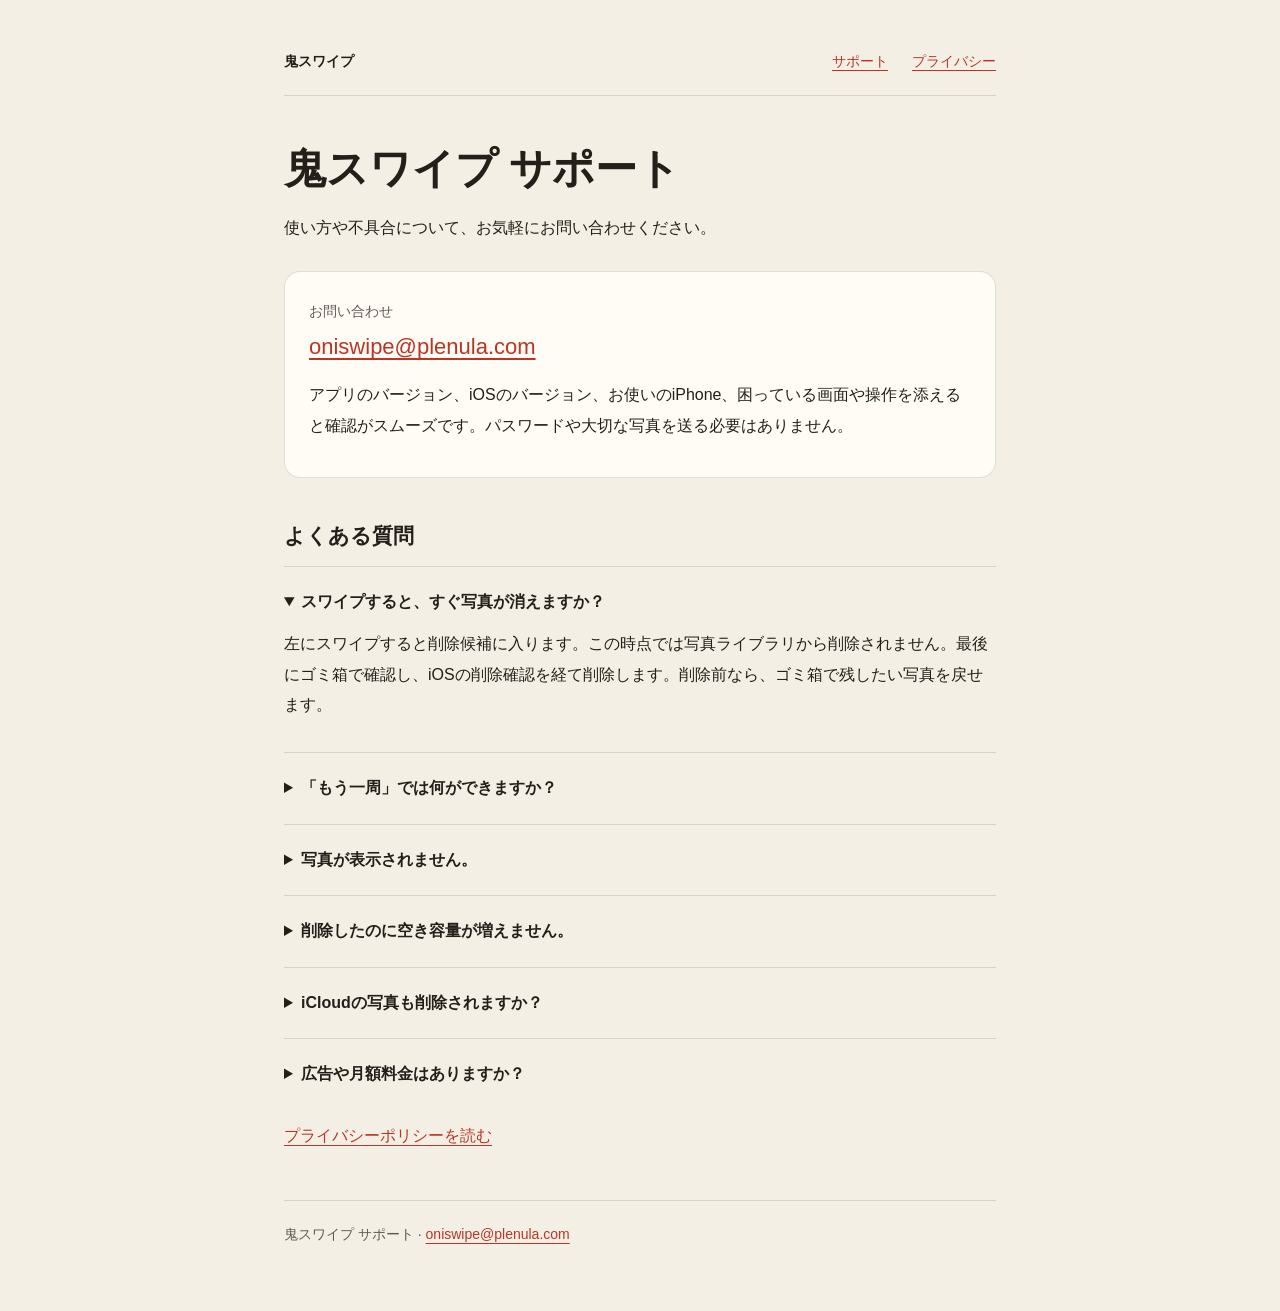
==== oniswipe/index.html @ 2e682e34 "site: 鬼スワイプ サポート・プライバシーポリシーを追加 問い合わせ先 oniswipe@plenula.com（Cloudflare キャッチオール経由）。 みちねこ・トップページ・app-ad" ====
<!doctype html><html lang="ja"><head><meta charset="utf-8"><meta name="viewport" content="width=device-width,initial-scale=1"><meta name="description" content="鬼スワイプのサポート。お問い合わせ先はoniswipe@plenula.comです。"><title>サポート｜鬼スワイプ</title><link rel="stylesheet" href="style.css"></head><body><main><nav aria-label="サイト内"><a class="brand" href="./">鬼スワイプ</a><a href="./">サポート</a><a href="privacy.html">プライバシー</a></nav><h1>鬼スワイプ サポート</h1><p>使い方や不具合について、お気軽にお問い合わせください。</p><div class="contact"><span class="muted">お問い合わせ</span><br><a href="mailto:oniswipe@plenula.com">oniswipe@plenula.com</a><p>アプリのバージョン、iOSのバージョン、お使いのiPhone、困っている画面や操作を添えると確認がスムーズです。パスワードや大切な写真を送る必要はありません。</p></div><h2>よくある質問</h2>
<details open><summary>スワイプすると、すぐ写真が消えますか？</summary><p>左にスワイプすると削除候補に入ります。この時点では写真ライブラリから削除されません。最後にゴミ箱で確認し、iOSの削除確認を経て削除します。削除前なら、ゴミ箱で残したい写真を戻せます。</p></details>
<details><summary>「もう一周」では何ができますか？</summary><p>その周で残した写真だけを、もう一度スワイプして選べます。一度で決めず、自分のペースで絞り込めます。</p></details>
<details><summary>写真が表示されません。</summary><p>iPhoneの「設定」で鬼スワイプの写真アクセスを確認してください。一部の写真だけを許可している場合は、許可した範囲が対象です。写真を追加で選ぶか、必要に応じてアクセス範囲を変更してください。思い出レーンには、分類された写真のまとまりが4枚以上ある場合に表示されます。</p></details>
<details><summary>削除したのに空き容量が増えません。</summary><p>削除した写真は通常、写真アプリの「最近削除した項目」に30日間残ります。すぐ完全に削除したい場合は、写真アプリで内容を十分に確認してください。完全に削除すると復元できません。空き容量の反映には時間がかかる場合もあります。</p><p><a href="https://support.apple.com/ja-jp/104967">Appleの写真削除・復元の案内</a></p></details>
<details><summary>iCloudの写真も削除されますか？</summary><p>iCloud写真を使っている場合、削除はiCloudと同じApple Accountで同期しているほかの端末にも反映されます。このアプリはバックアップや外部ストレージへの退避を行いません。</p></details>
<details><summary>広告や月額料金はありますか？</summary><p>鬼スワイプは買い切りのアプリです。広告やサブスクリプションはありません。購入価格はApp Storeの表示をご確認ください。</p></details><p><a href="privacy.html">プライバシーポリシーを読む</a></p><footer>鬼スワイプ サポート · <a href="mailto:oniswipe@plenula.com">oniswipe@plenula.com</a></footer></main></body></html>
---- oniswipe/style.css ----
:root{color-scheme:light;--paper:#f4efe4;--ink:#241f1b;--red:#b93627}*{box-sizing:border-box}body{margin:0;background:var(--paper);color:var(--ink);font:16px/1.9 -apple-system,BlinkMacSystemFont,"Hiragino Sans",sans-serif}main{max-width:760px;margin:auto;padding:48px 24px 64px}a{color:var(--red);text-underline-offset:4px}nav{display:flex;gap:24px;flex-wrap:wrap;font-size:14px;border-bottom:1px solid #241f1b22;padding-bottom:20px}.brand{text-decoration:none;color:var(--ink);font-weight:700;margin-right:auto}h1{font-family:"Hiragino Mincho ProN",serif;font-size:clamp(28px,6vw,42px);line-height:1.5;margin:42px 0 12px}h2{font-size:21px;margin:38px 0 10px}p{margin:12px 0}.muted,footer{color:#635b52;font-size:14px}.contact{display:block;background:#fffcf6;border:1px solid #241f1b22;border-radius:16px;padding:24px;margin:28px 0;overflow-wrap:anywhere}.contact a{font-size:22px}details{border-top:1px solid #241f1b22;padding:20px 0}summary{cursor:pointer;font-weight:600}summary:focus-visible,a:focus-visible{outline:3px solid #b93627;outline-offset:5px}ul{padding-left:24px}footer{border-top:1px solid #241f1b22;margin-top:48px;padding-top:20px}@media(max-width:420px){main{padding:28px 20px}nav{gap:16px}.contact{padding:20px}.contact a{font-size:20px}}

@media(max-width:420px){h1{font-size:24px}}
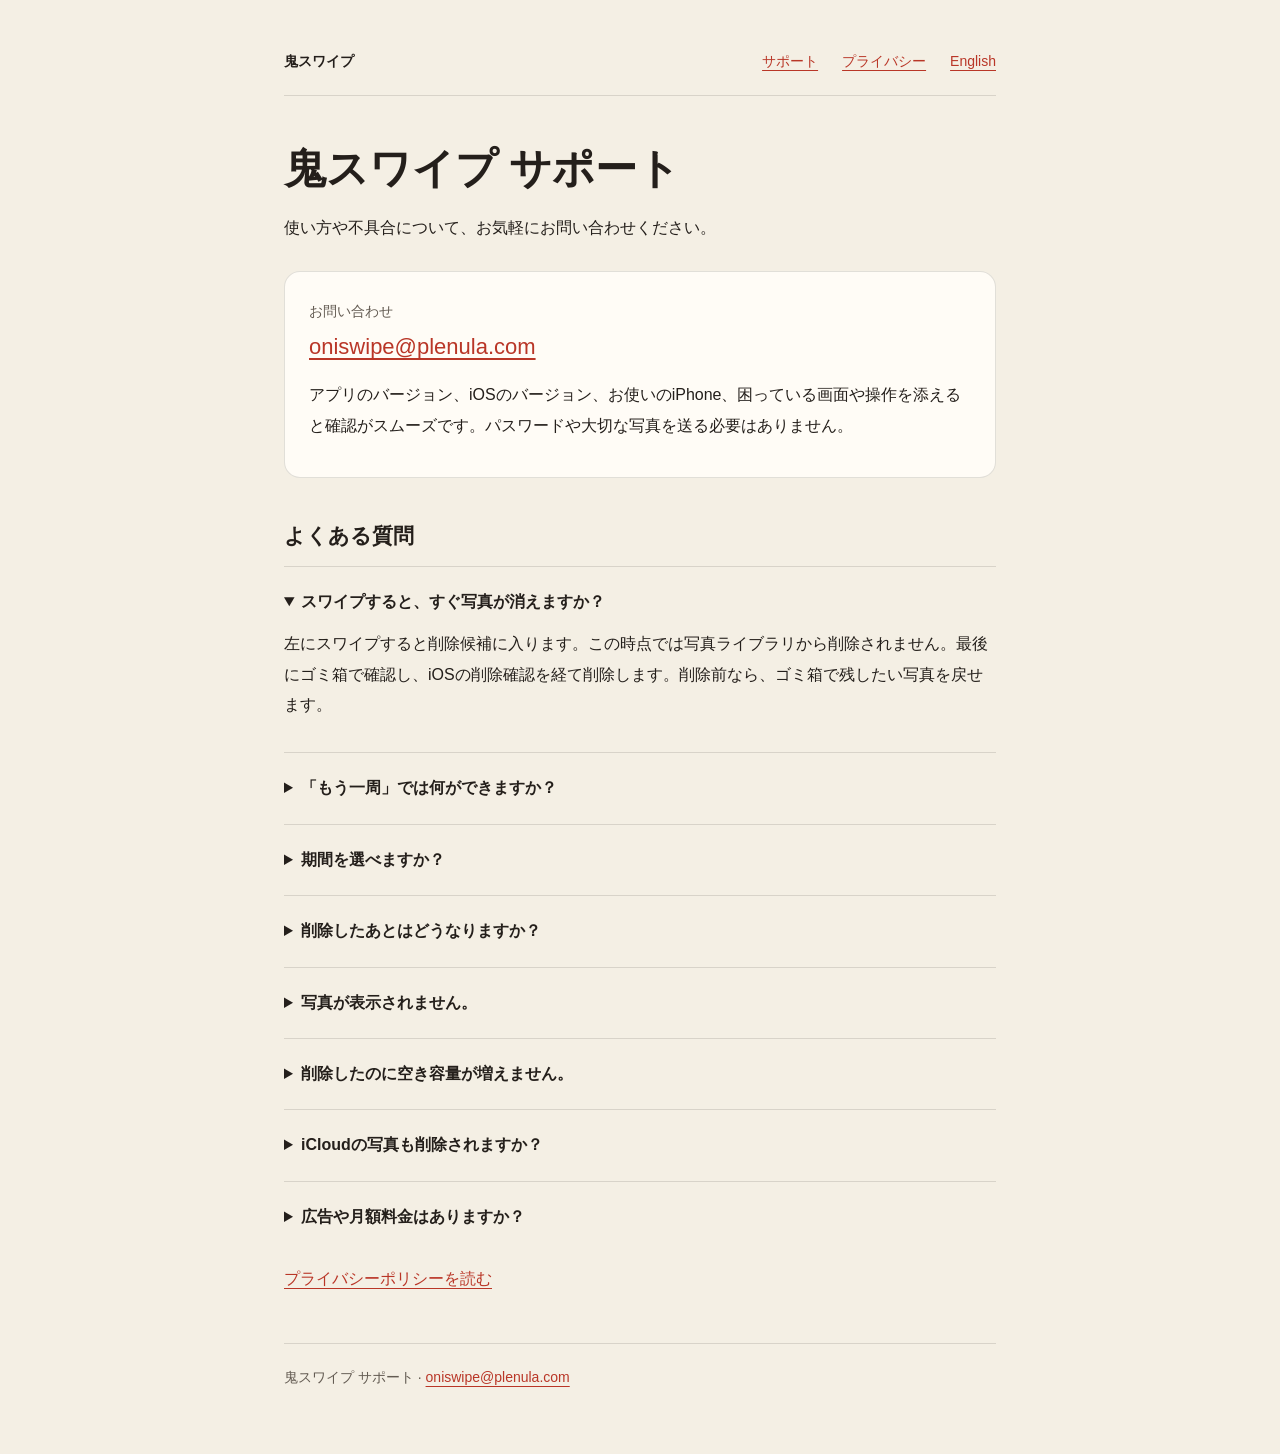
==== commit 7f783d45: "Publish bilingual Oni Swipe support and privacy updates" ====
--- a/oniswipe/index.html
+++ b/oniswipe/index.html
@@ -1,7 +1,9 @@
-<!doctype html><html lang="ja"><head><meta charset="utf-8"><meta name="viewport" content="width=device-width,initial-scale=1"><meta name="description" content="鬼スワイプのサポート。お問い合わせ先はoniswipe@plenula.comです。"><title>サポート｜鬼スワイプ</title><link rel="stylesheet" href="style.css"></head><body><main><nav aria-label="サイト内"><a class="brand" href="./">鬼スワイプ</a><a href="./">サポート</a><a href="privacy.html">プライバシー</a></nav><h1>鬼スワイプ サポート</h1><p>使い方や不具合について、お気軽にお問い合わせください。</p><div class="contact"><span class="muted">お問い合わせ</span><br><a href="mailto:oniswipe@plenula.com">oniswipe@plenula.com</a><p>アプリのバージョン、iOSのバージョン、お使いのiPhone、困っている画面や操作を添えると確認がスムーズです。パスワードや大切な写真を送る必要はありません。</p></div><h2>よくある質問</h2>
+<!doctype html><html lang="ja"><head><meta charset="utf-8"><meta name="viewport" content="width=device-width,initial-scale=1"><meta name="description" content="鬼スワイプのサポート。お問い合わせ先はoniswipe@plenula.comです。"><title>サポート｜鬼スワイプ</title><link rel="stylesheet" href="style.css"></head><body><main><nav aria-label="サイト内"><a class="brand" href="./">鬼スワイプ</a><a href="./">サポート</a><a href="privacy.html">プライバシー</a><a href="en/" lang="en" hreflang="en">English</a></nav><h1>鬼スワイプ サポート</h1><p>使い方や不具合について、お気軽にお問い合わせください。</p><div class="contact"><span class="muted">お問い合わせ</span><br><a href="mailto:oniswipe@plenula.com">oniswipe@plenula.com</a><p>アプリのバージョン、iOSのバージョン、お使いのiPhone、困っている画面や操作を添えると確認がスムーズです。パスワードや大切な写真を送る必要はありません。</p></div><h2>よくある質問</h2>
 <details open><summary>スワイプすると、すぐ写真が消えますか？</summary><p>左にスワイプすると削除候補に入ります。この時点では写真ライブラリから削除されません。最後にゴミ箱で確認し、iOSの削除確認を経て削除します。削除前なら、ゴミ箱で残したい写真を戻せます。</p></details>
 <details><summary>「もう一周」では何ができますか？</summary><p>その周で残した写真だけを、もう一度スワイプして選べます。一度で決めず、自分のペースで絞り込めます。</p></details>
-<details><summary>写真が表示されません。</summary><p>iPhoneの「設定」で鬼スワイプの写真アクセスを確認してください。一部の写真だけを許可している場合は、許可した範囲が対象です。写真を追加で選ぶか、必要に応じてアクセス範囲を変更してください。思い出レーンには、分類された写真のまとまりが4枚以上ある場合に表示されます。</p></details>
-<details><summary>削除したのに空き容量が増えません。</summary><p>削除した写真は通常、写真アプリの「最近削除した項目」に30日間残ります。すぐ完全に削除したい場合は、写真アプリで内容を十分に確認してください。完全に削除すると復元できません。空き容量の反映には時間がかかる場合もあります。</p><p><a href="https://support.apple.com/ja-jp/104967">Appleの写真削除・復元の案内</a></p></details>
+<details><summary>期間を選べますか？</summary><p>「整理する期間」で「全期間」または「期間を指定」を選べます。開始日と終了日の写真も含みます。途中のスワイプと削除候補は期間ごとに保存され、期間を変えても写真は削除されません。</p></details>
+<details><summary>削除したあとはどうなりますか？</summary><p>「次の写真をスワイプ」で、同じ期間・種類の残りの写真へ直接進めます。対象がなければ期間や種類を選び直せます。「あとで消す」では削除候補を保持して、残りがあればそのまとまりに戻ります。</p></details>
+<details><summary>写真が表示されません。</summary><p>iPhoneの「設定」で鬼スワイプの写真アクセスを確認してください。一部の写真だけを許可している場合は、許可した範囲が対象です。写真を追加で選ぶか、必要に応じてアクセス範囲を変更してください。「全期間」の思い出レーンは4枚以上のまとまりを表示します。「期間を指定」では少ない枚数のまとまりも対象になります。撮影日が不明な写真は期間指定には含まれません。画像を読み込めない場合は通信と写真へのアクセスを確認し、「再試行」を押してください。写真が表示されてから選べます。</p></details>
+<details><summary>削除したのに空き容量が増えません。</summary><p>削除した写真は通常、写真アプリの「最近削除した項目」に30日間残ります。空き容量の反映には時間がかかる場合もあります。アプリはiOSが報告する端末全体の空き容量（解放可能なキャッシュを含む）を表示します。他のアプリやシステムの動作でも変化します。整理開始時の基準は中断や再起動でも保持され、「新しく整理する」を選ぶと次の整理開始時に取り直します。写真アプリで完全に削除した写真は復元できません。</p><p><a href="https://support.apple.com/ja-jp/104967">Appleの写真削除・復元の案内</a></p></details>
 <details><summary>iCloudの写真も削除されますか？</summary><p>iCloud写真を使っている場合、削除はiCloudと同じApple Accountで同期しているほかの端末にも反映されます。このアプリはバックアップや外部ストレージへの退避を行いません。</p></details>
 <details><summary>広告や月額料金はありますか？</summary><p>鬼スワイプは買い切りのアプリです。広告やサブスクリプションはありません。購入価格はApp Storeの表示をご確認ください。</p></details><p><a href="privacy.html">プライバシーポリシーを読む</a></p><footer>鬼スワイプ サポート · <a href="mailto:oniswipe@plenula.com">oniswipe@plenula.com</a></footer></main></body></html>
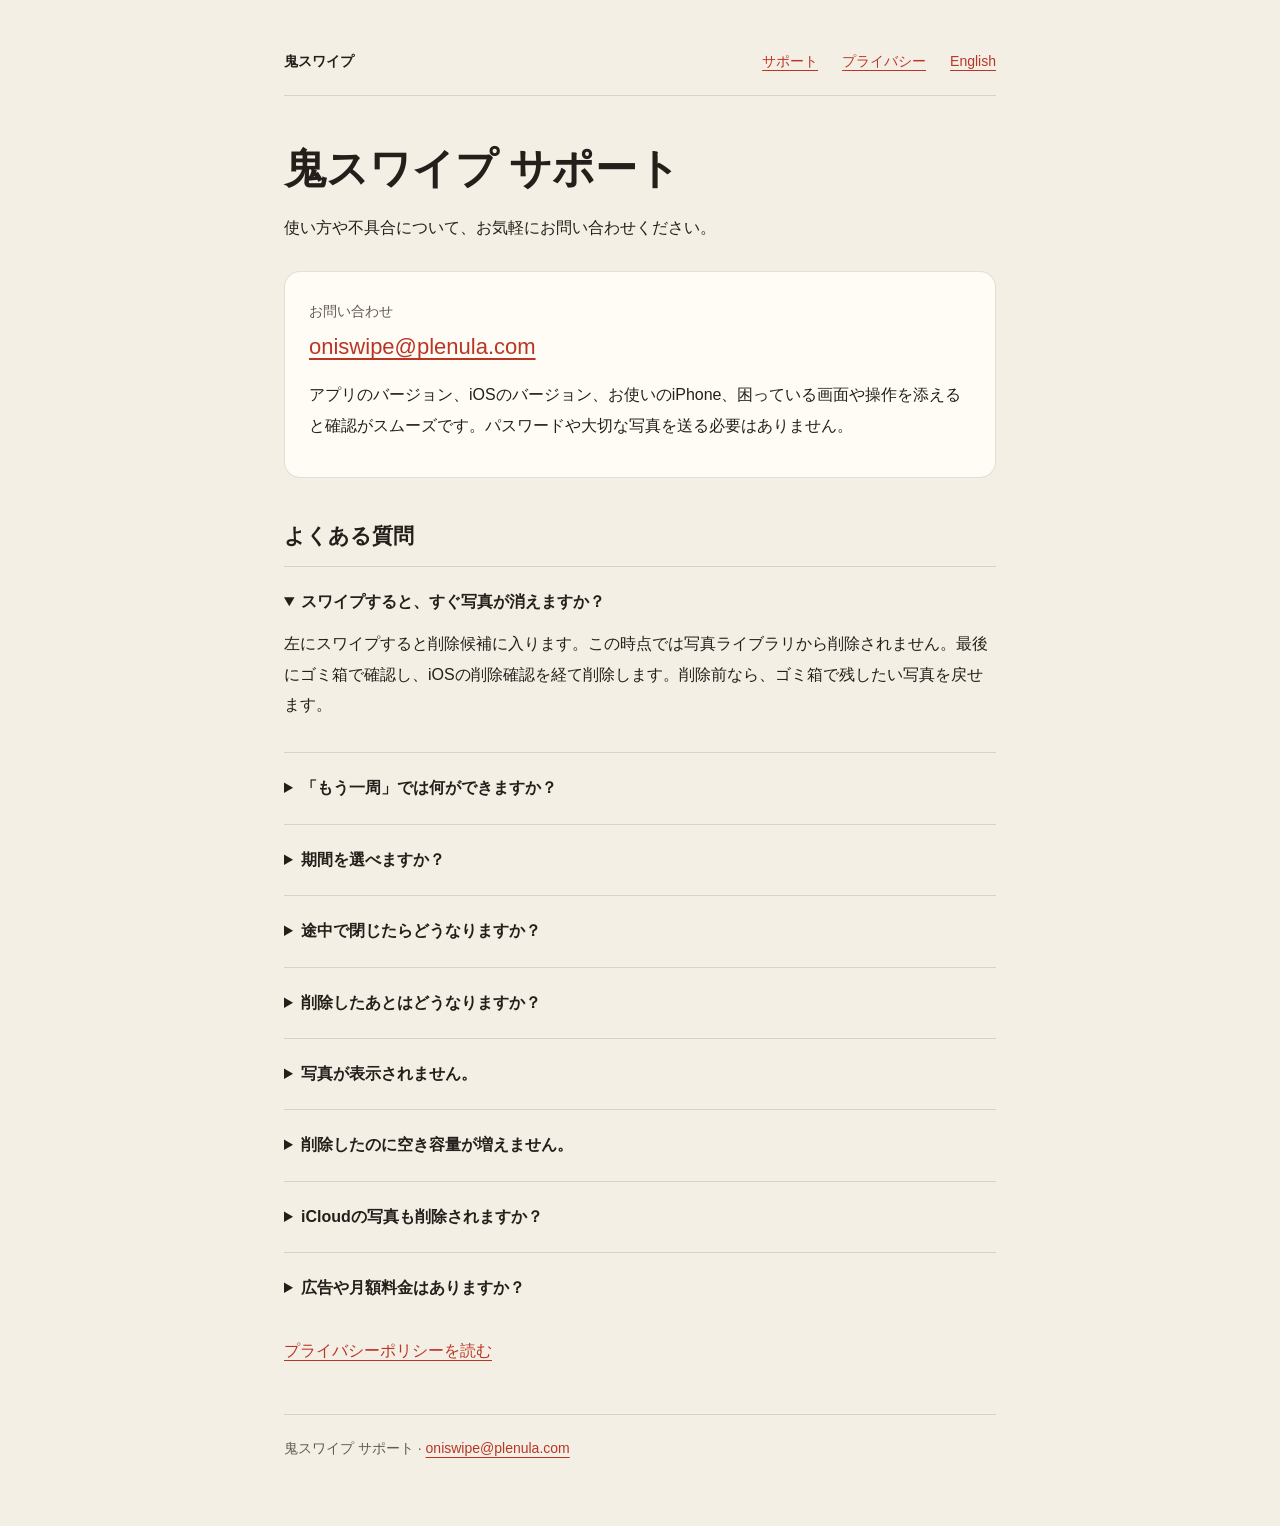
==== commit 12112d08: "Align Oni Swipe support with resume choices and whole-period review" ====
--- a/oniswipe/index.html
+++ b/oniswipe/index.html
@@ -1,9 +1,10 @@
 <!doctype html><html lang="ja"><head><meta charset="utf-8"><meta name="viewport" content="width=device-width,initial-scale=1"><meta name="description" content="鬼スワイプのサポート。お問い合わせ先はoniswipe@plenula.comです。"><title>サポート｜鬼スワイプ</title><link rel="stylesheet" href="style.css"></head><body><main><nav aria-label="サイト内"><a class="brand" href="./">鬼スワイプ</a><a href="./">サポート</a><a href="privacy.html">プライバシー</a><a href="en/" lang="en" hreflang="en">English</a></nav><h1>鬼スワイプ サポート</h1><p>使い方や不具合について、お気軽にお問い合わせください。</p><div class="contact"><span class="muted">お問い合わせ</span><br><a href="mailto:oniswipe@plenula.com">oniswipe@plenula.com</a><p>アプリのバージョン、iOSのバージョン、お使いのiPhone、困っている画面や操作を添えると確認がスムーズです。パスワードや大切な写真を送る必要はありません。</p></div><h2>よくある質問</h2>
 <details open><summary>スワイプすると、すぐ写真が消えますか？</summary><p>左にスワイプすると削除候補に入ります。この時点では写真ライブラリから削除されません。最後にゴミ箱で確認し、iOSの削除確認を経て削除します。削除前なら、ゴミ箱で残したい写真を戻せます。</p></details>
 <details><summary>「もう一周」では何ができますか？</summary><p>その周で残した写真だけを、もう一度スワイプして選べます。一度で決めず、自分のペースで絞り込めます。</p></details>
-<details><summary>期間を選べますか？</summary><p>「整理する期間」で「全期間」または「期間を指定」を選べます。開始日と終了日の写真も含みます。途中のスワイプと削除候補は期間ごとに保存され、期間を変えても写真は削除されません。</p></details>
-<details><summary>削除したあとはどうなりますか？</summary><p>「次の写真をスワイプ」で、同じ期間・種類の残りの写真へ直接進めます。対象がなければ期間や種類を選び直せます。「あとで消す」では削除候補を保持して、残りがあればそのまとまりに戻ります。</p></details>
+<details><summary>期間を選べますか？</summary><p>「整理する期間」で「全期間」または「期間を指定」を選べます。開始日と終了日の写真も含みます。期間を指定すると、「シーンごと」または「期間内の全写真」を選べます。全写真モードはシーンに分けず、スクリーンショットを含む写真をまとめて扱います。動画は含みません。途中のスワイプと削除候補は期間とモードごとに保存され、切り替えても写真は削除されません。</p></details>
+<details><summary>途中で閉じたらどうなりますか？</summary><p>アプリに戻ると「続きから」か「最初からやり直す」を選べます。中断用の「区切る」ボタンはありません。整理するまとまりを「とばす」こともできます。</p></details>
+<details><summary>削除したあとはどうなりますか？</summary><p>「次の写真を確認する」で、同じ期間・種類の残りの写真の一覧へ進みます。自動でスワイプを始めず、一覧を確認してから開始できます。対象がなければ期間や種類を選び直せます。「あとで消す」では削除候補を保持して、残りがあればそのまとまりに戻ります。</p></details>
 <details><summary>写真が表示されません。</summary><p>iPhoneの「設定」で鬼スワイプの写真アクセスを確認してください。一部の写真だけを許可している場合は、許可した範囲が対象です。写真を追加で選ぶか、必要に応じてアクセス範囲を変更してください。「全期間」の思い出レーンは4枚以上のまとまりを表示します。「期間を指定」では少ない枚数のまとまりも対象になります。撮影日が不明な写真は期間指定には含まれません。画像を読み込めない場合は通信と写真へのアクセスを確認し、「再試行」を押してください。写真が表示されてから選べます。</p></details>
-<details><summary>削除したのに空き容量が増えません。</summary><p>削除した写真は通常、写真アプリの「最近削除した項目」に30日間残ります。空き容量の反映には時間がかかる場合もあります。アプリはiOSが報告する端末全体の空き容量（解放可能なキャッシュを含む）を表示します。他のアプリやシステムの動作でも変化します。整理開始時の基準は中断や再起動でも保持され、「新しく整理する」を選ぶと次の整理開始時に取り直します。写真アプリで完全に削除した写真は復元できません。</p><p><a href="https://support.apple.com/ja-jp/104967">Appleの写真削除・復元の案内</a></p></details>
+<details><summary>削除したのに空き容量が増えません。</summary><p>削除した写真は通常、写真アプリの「最近削除した項目」に30日間残ります。空き容量の反映には時間がかかる場合もあります。完了画面には削除できた写真の枚数を表示します。端末の空き容量や、写真削除によって減ったGBは表示しません。写真アプリで完全に削除した写真は復元できません。</p><p><a href="https://support.apple.com/ja-jp/104967">Appleの写真削除・復元の案内</a></p></details>
 <details><summary>iCloudの写真も削除されますか？</summary><p>iCloud写真を使っている場合、削除はiCloudと同じApple Accountで同期しているほかの端末にも反映されます。このアプリはバックアップや外部ストレージへの退避を行いません。</p></details>
 <details><summary>広告や月額料金はありますか？</summary><p>鬼スワイプは買い切りのアプリです。広告やサブスクリプションはありません。購入価格はApp Storeの表示をご確認ください。</p></details><p><a href="privacy.html">プライバシーポリシーを読む</a></p><footer>鬼スワイプ サポート · <a href="mailto:oniswipe@plenula.com">oniswipe@plenula.com</a></footer></main></body></html>
